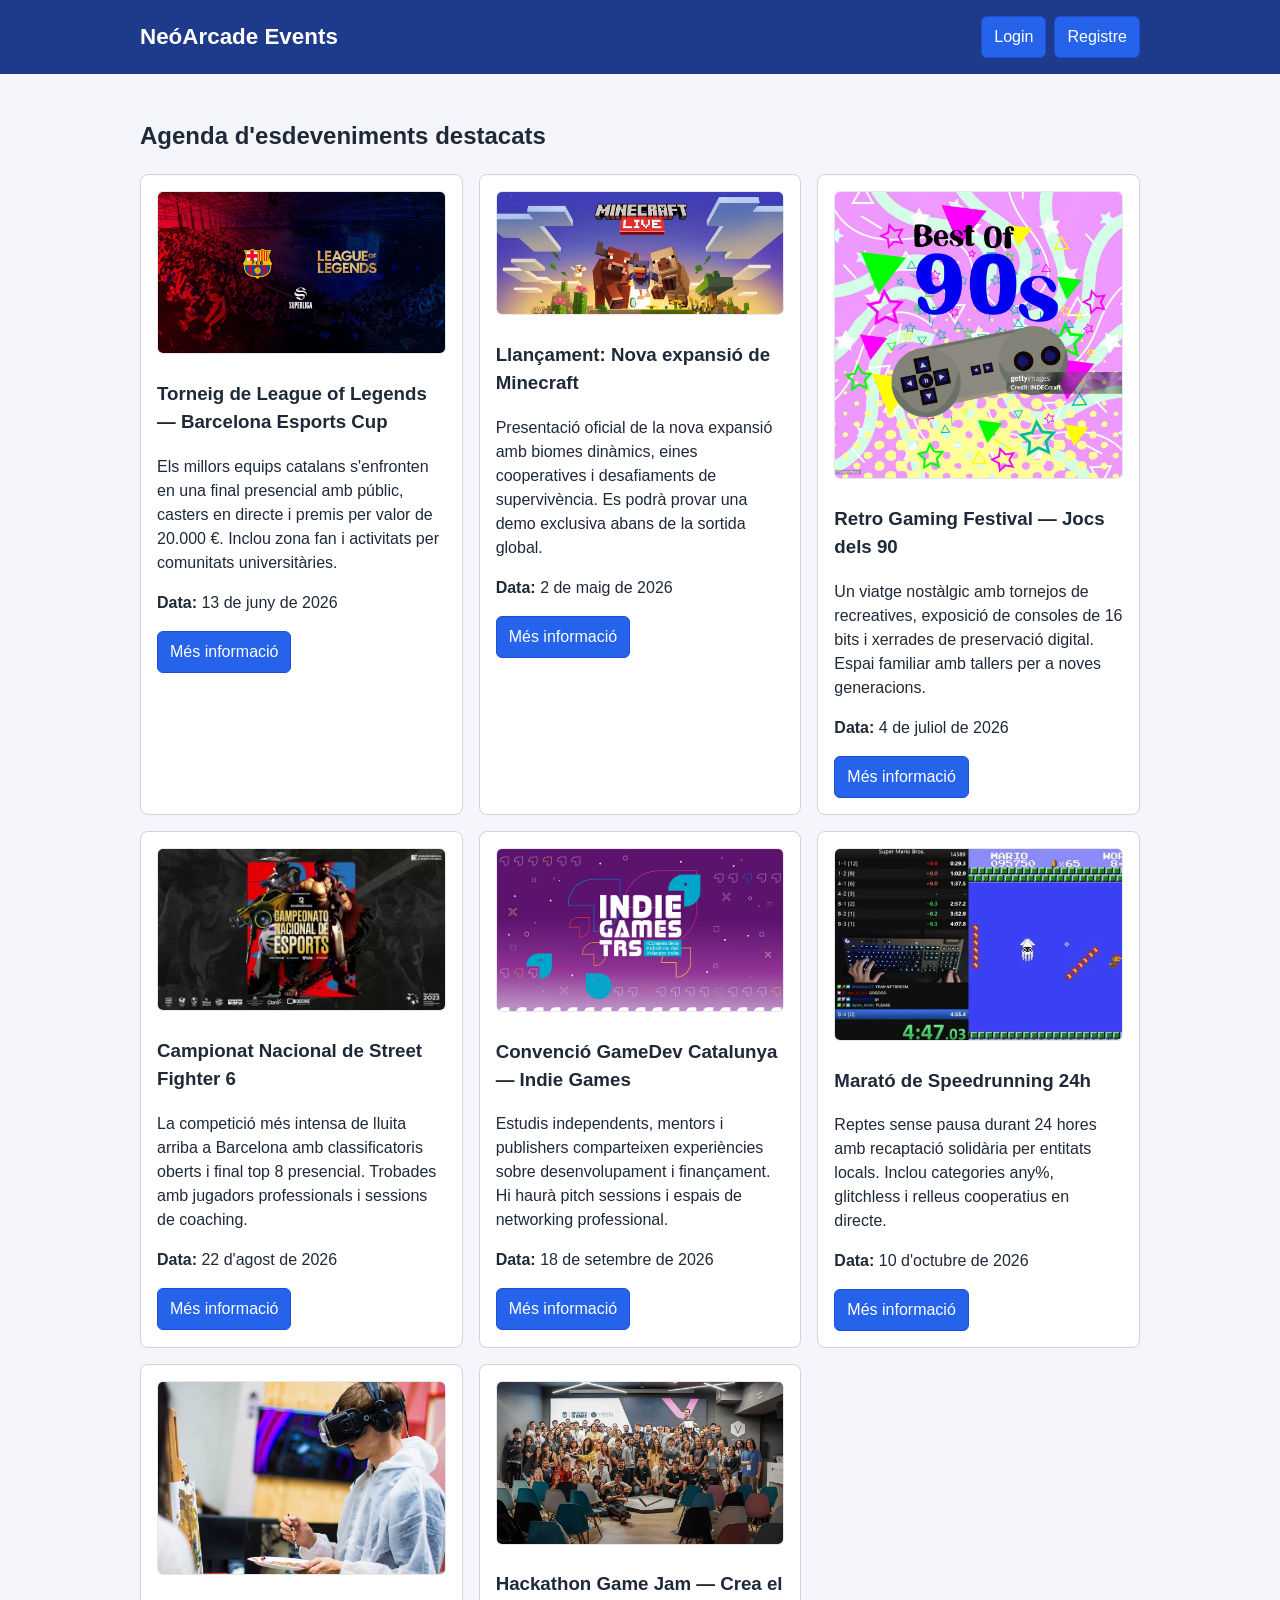
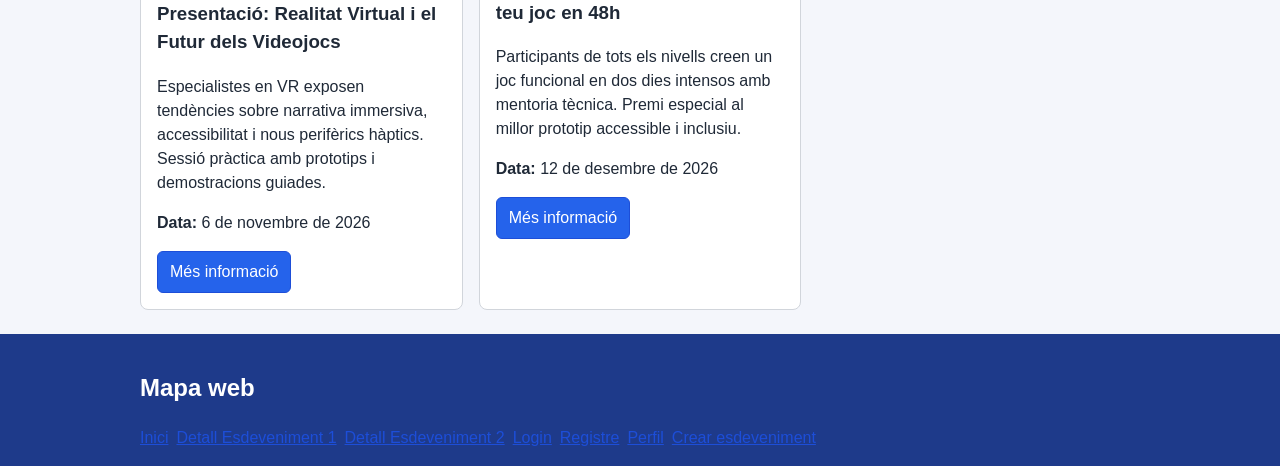
==== index.html @ ce57703a "primer commite" ====
<!DOCTYPE html>
<html lang="ca">
  <head>
    <meta charset="UTF-8" />
    <meta name="viewport" content="width=device-width, initial-scale=1.0" />
    <title>NeóArcade Events | Plataforma d'esdeveniments de videojocs</title>
    <link rel="stylesheet" href="css/styles.css" />
  </head>
  <body>
    <a href="#main-content" class="skip-link">Salta al contingut principal</a>
    <header class="site-header" aria-label="Capçalera principal">
      <div class="header-content">
        <h1 class="brand-title">NeóArcade Events</h1>
        <nav class="top-nav" aria-label="Navegació d'usuari">
          <a class="button" href="login.html">Login</a>
          <a class="button" href="register.html">Registre</a>
        </nav>
      </div>
    </header>

    <main id="main-content" class="main-content" aria-label="Llistat d'esdeveniments">
      <section aria-labelledby="events-heading">
        <h2 id="events-heading">Agenda d'esdeveniments destacats</h2>
        <div class="card-grid">
          <article class="card">
            <img src="Imagenes/TorneoLOL.jpg" alt="Equip competint en una arena de League of Legends amb llums de neó blaves" />
            <h3>Torneig de League of Legends — Barcelona Esports Cup</h3>
            <p>Els millors equips catalans s'enfronten en una final presencial amb públic, casters en directe i premis per valor de 20.000 €. Inclou zona fan i activitats per comunitats universitàries.</p>
            <p><strong>Data:</strong> <time datetime="2026-06-13">13 de juny de 2026</time></p>
            <a class="button" href="event-detail-1.html">Més informació</a>
          </article>

          <article class="card">
            <img src="Imagenes/Minecraft-Live-1.jpg" alt="Escenari inspirat en Minecraft amb blocs lluminosos i personatges explorant" />
            <h3>Llançament: Nova expansió de Minecraft</h3>
            <p>Presentació oficial de la nova expansió amb biomes dinàmics, eines cooperatives i desafiaments de supervivència. Es podrà provar una demo exclusiva abans de la sortida global.</p>
            <p><strong>Data:</strong> <time datetime="2026-05-02">2 de maig de 2026</time></p>
            <a class="button" href="event-detail-2.html">Més informació</a>
          </article>

          <article class="card">
            <img src="Imagenes/Retro90.jpg" alt="Consoles clàssiques dels anys 90 en una taula d'exhibició retro" />
            <h3>Retro Gaming Festival — Jocs dels 90</h3>
            <p>Un viatge nostàlgic amb tornejos de recreatives, exposició de consoles de 16 bits i xerrades de preservació digital. Espai familiar amb tallers per a noves generacions.</p>
            <p><strong>Data:</strong> <time datetime="2026-07-04">4 de juliol de 2026</time></p>
            <a class="button" href="#" aria-label="Més informació properament per Retro Gaming Festival">Més informació</a>
          </article>

          <article class="card">
            <img src="Imagenes/CampeonatoSF.jpg" alt="Competidor jugant Street Fighter 6 en un escenari d'eSports" />
            <h3>Campionat Nacional de Street Fighter 6</h3>
            <p>La competició més intensa de lluita arriba a Barcelona amb classificatoris oberts i final top 8 presencial. Trobades amb jugadors professionals i sessions de coaching.</p>
            <p><strong>Data:</strong> <time datetime="2026-08-22">22 d'agost de 2026</time></p>
            <a class="button" href="#" aria-label="Més informació properament per Street Fighter 6">Més informació</a>
          </article>

          <article class="card">
            <img src="Imagenes/IndieGames.jpg" alt="Conferenciants presentant un videojoc indie en una convenció" />
            <h3>Convenció GameDev Catalunya — Indie Games</h3>
            <p>Estudis independents, mentors i publishers comparteixen experiències sobre desenvolupament i finançament. Hi haurà pitch sessions i espais de networking professional.</p>
            <p><strong>Data:</strong> <time datetime="2026-09-18">18 de setembre de 2026</time></p>
            <a class="button" href="#" aria-label="Més informació properament per GameDev Catalunya">Més informació</a>
          </article>

          <article class="card">
            <img src="Imagenes/SpeedRun.webp" alt="Speedrunners competint contra cronòmetres en una marató solidària" />
            <h3>Marató de Speedrunning 24h</h3>
            <p>Reptes sense pausa durant 24 hores amb recaptació solidària per entitats locals. Inclou categories any%, glitchless i relleus cooperatius en directe.</p>
            <p><strong>Data:</strong> <time datetime="2026-10-10">10 d'octubre de 2026</time></p>
            <a class="button" href="#" aria-label="Més informació properament per la Marató de Speedrunning">Més informació</a>
          </article>

          <article class="card">
            <img src="Imagenes/RealidadVirtual.jpg" alt="Usuari amb ulleres de realitat virtual en una demostració immersiva" />
            <h3>Presentació: Realitat Virtual i el Futur dels Videojocs</h3>
            <p>Especialistes en VR exposen tendències sobre narrativa immersiva, accessibilitat i nous perifèrics hàptics. Sessió pràctica amb prototips i demostracions guiades.</p>
            <p><strong>Data:</strong> <time datetime="2026-11-06">6 de novembre de 2026</time></p>
            <a class="button" href="#" aria-label="Més informació properament per Realitat Virtual">Més informació</a>
          </article>

          <article class="card">
            <img src="Imagenes/Hack.webp" alt="Equip de desenvolupament col·laborant en un hackathon de videojocs" />
            <h3>Hackathon Game Jam — Crea el teu joc en 48h</h3>
            <p>Participants de tots els nivells creen un joc funcional en dos dies intensos amb mentoria tècnica. Premi especial al millor prototip accessible i inclusiu.</p>
            <p><strong>Data:</strong> <time datetime="2026-12-12">12 de desembre de 2026</time></p>
            <a class="button" href="#" aria-label="Més informació properament per la Game Jam">Més informació</a>
          </article>
        </div>
      </section>
    </main>

    <footer class="site-footer" aria-label="Peu de pàgina">
      <div class="footer-content">
        <h2>Mapa web</h2>
        <nav class="sitemap" aria-label="Sitemap">
          <a href="index.html">Inici</a>
          <a href="event-detail-1.html">Detall Esdeveniment 1</a>
          <a href="event-detail-2.html">Detall Esdeveniment 2</a>
          <a href="login.html">Login</a>
          <a href="register.html">Registre</a>
          <a href="profile.html">Perfil</a>
          <a href="create-event.html">Crear esdeveniment</a>
        </nav>
      </div>
    </footer>

  </body>
</html>
---- css/styles.css ----
* {
  box-sizing: border-box;
}

body {
  margin: 0;
  font-family: Arial, Helvetica, sans-serif;
  background-color: #f4f6fb;
  color: #1f2937;
  line-height: 1.5;
}

a {
  color: #1d4ed8;
}

.skip-link {
  position: absolute;
  left: -9999px;
}

.skip-link:focus {
  left: 12px;
  top: 12px;
  background: #111827;
  color: #ffffff;
  padding: 8px 12px;
}

.site-header,
.site-footer {
  background-color: #1e3a8a;
  color: #ffffff;
  padding: 16px;
}

.header-content,
.footer-content,
.main-content {
  width: 90%;
  max-width: 1000px;
  margin: 0 auto;
}

.brand-title {
  margin: 0;
  font-size: 1.4rem;
}

.top-nav,
.sitemap {
  margin-top: 10px;
  display: flex;
  flex-wrap: wrap;
  gap: 8px;
}

.button,
button {
  display: inline-block;
  background-color: #2563eb;
  color: #ffffff;
  border: 1px solid #1d4ed8;
  border-radius: 6px;
  padding: 8px 12px;
  text-decoration: none;
  cursor: pointer;
}

.button:hover,
button:hover {
  background-color: #1d4ed8;
}

main {
  padding: 24px 0;
}

.card-grid {
  display: grid;
  grid-template-columns: 1fr;
  gap: 16px;
}

.card,
.detail-content,
.detail-media,
.form-section {
  background-color: #ffffff;
  border: 1px solid #d1d5db;
  border-radius: 8px;
  padding: 16px;
}

.card img,
.detail-media img {
  width: 100%;
  border-radius: 6px;
  border: 1px solid #e5e7eb;
}

.event-detail-layout {
  display: grid;
  grid-template-columns: 1fr;
  gap: 16px;
}

form {
  display: grid;
  gap: 14px;
}

fieldset {
  border: 1px solid #d1d5db;
  border-radius: 8px;
  padding: 12px;
}

label {
  display: block;
  font-weight: bold;
}

input,
select,
textarea {
  width: 100%;
  margin-top: 6px;
  padding: 8px;
  border: 1px solid #cbd5e1;
  border-radius: 6px;
  font-family: inherit;
}

.helper-text {
  color: #4b5563;
  font-size: 0.92rem;
  margin: 6px 0 0;
}

.form-actions {
  display: flex;
  flex-wrap: wrap;
  gap: 8px;
}

.alert {
  background-color: #fee2e2;
  border: 1px solid #fca5a5;
  color: #7f1d1d;
  border-radius: 6px;
  padding: 10px;
}

@media (min-width: 700px) {
  .header-content {
    display: flex;
    justify-content: space-between;
    align-items: center;
  }

  .top-nav {
    margin-top: 0;
  }

  .card-grid {
    grid-template-columns: repeat(2, 1fr);
  }

  .event-detail-layout {
    grid-template-columns: 1fr 1fr;
  }
}

@media (min-width: 1000px) {
  .card-grid {
    grid-template-columns: repeat(3, 1fr);
  }
}
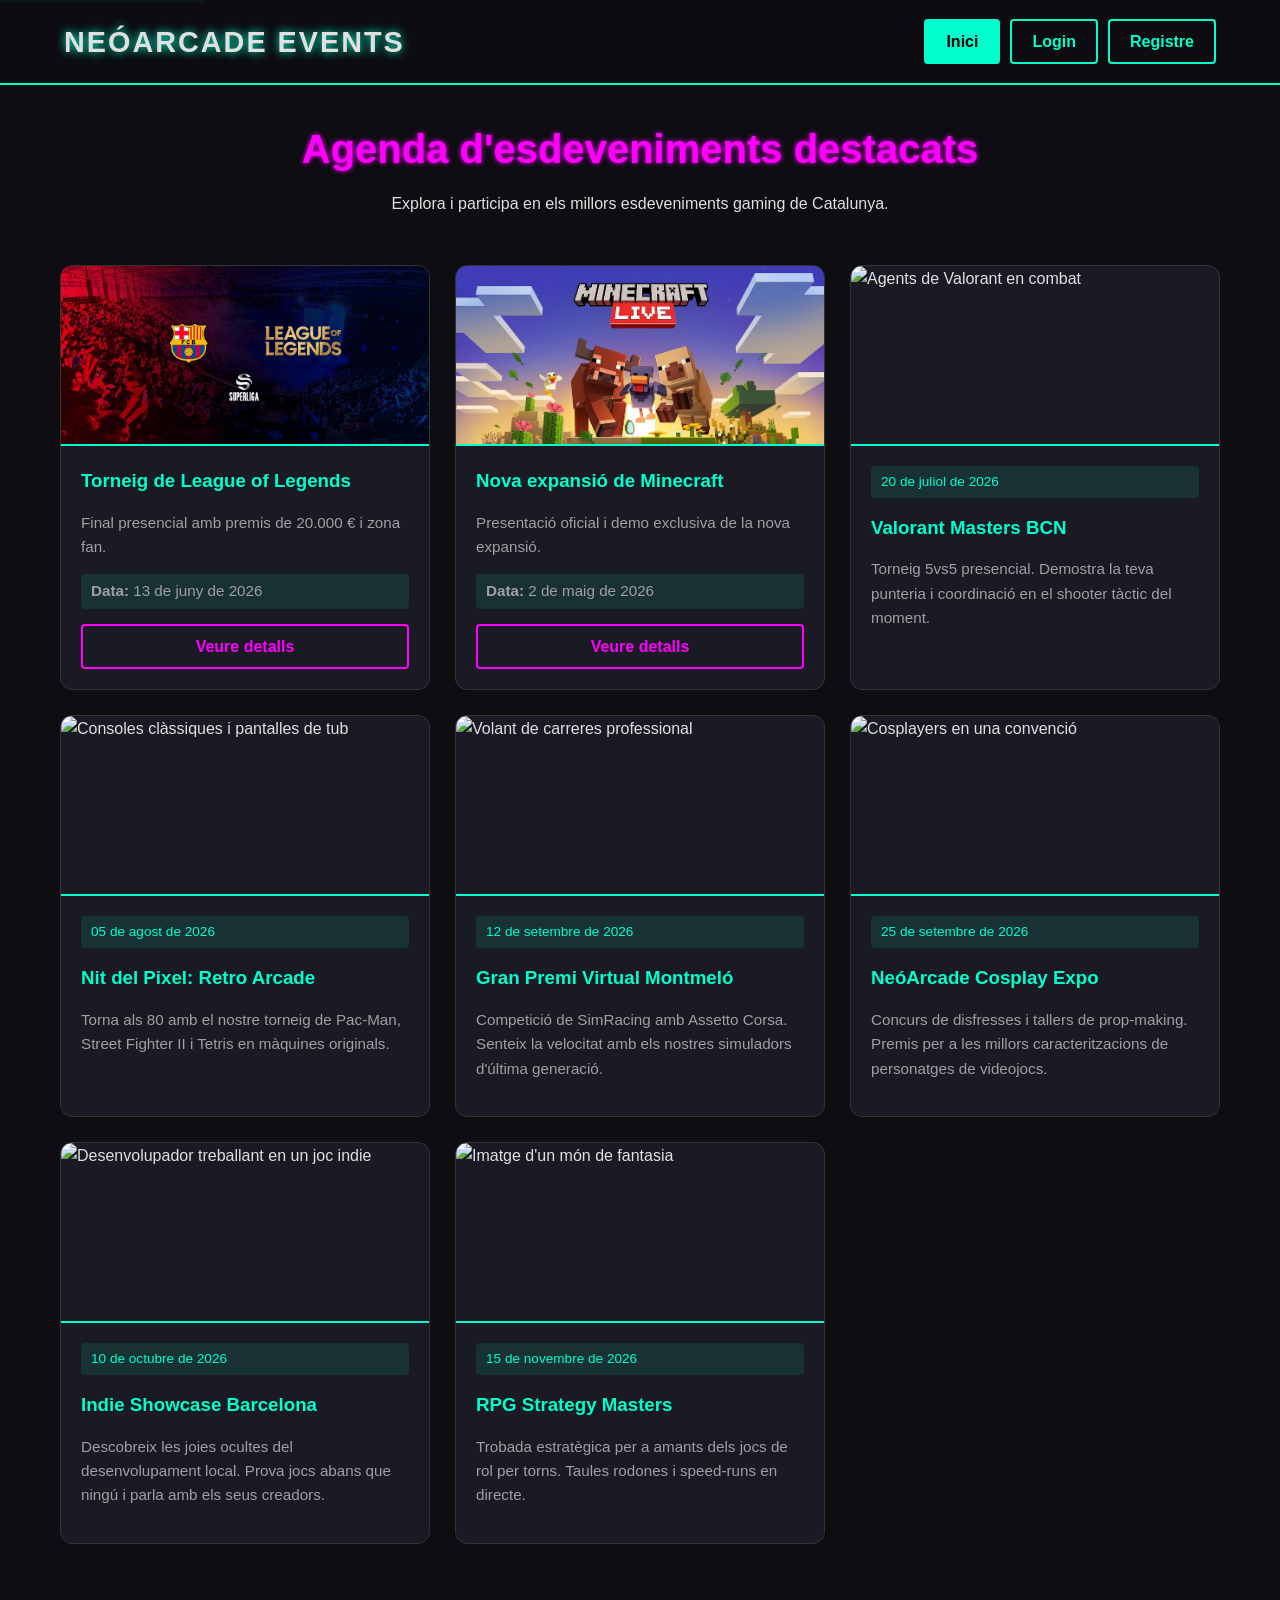
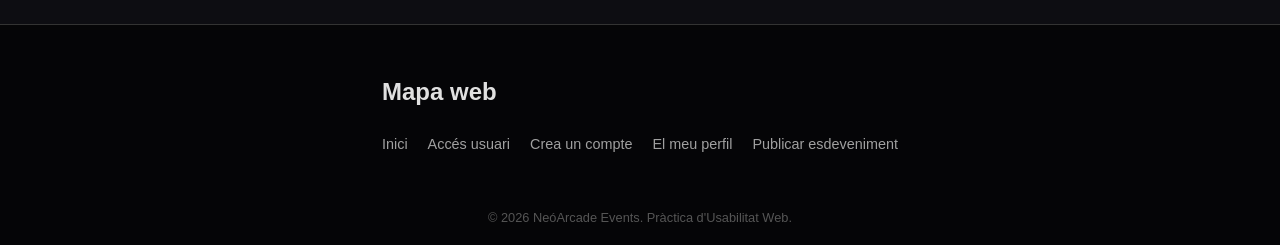
==== commit 54bbb786: "Commit practicaa terminada" ====
--- a/index.html
+++ b/index.html
@@ -8,101 +8,130 @@
   </head>
   <body>
     <a href="#main-content" class="skip-link">Salta al contingut principal</a>
+
     <header class="site-header" aria-label="Capçalera principal">
       <div class="header-content">
-        <h1 class="brand-title">NeóArcade Events</h1>
-        <nav class="top-nav" aria-label="Navegació d'usuari">
-          <a class="button" href="login.html">Login</a>
-          <a class="button" href="register.html">Registre</a>
+        <h1 class="brand-title"><a href="index.html" style="text-decoration: none; color: inherit;">NeóArcade Events</a></h1>
+        
+        <nav class="top-nav" aria-label="Navegació principal">
+          <ul class="nav-list" style="list-style: none; display: flex; gap: 10px;">
+            <li><a class="button active" href="index.html" aria-current="page">Inici</a></li>
+            <li><a class="button" href="login.html">Login</a></li>
+            <li><a class="button" href="register.html">Registre</a></li>
+          </ul>
         </nav>
       </div>
     </header>
 
-    <main id="main-content" class="main-content" aria-label="Llistat d'esdeveniments">
+    <main id="main-content" class="main-content">
       <section aria-labelledby="events-heading">
-        <h2 id="events-heading">Agenda d'esdeveniments destacats</h2>
+        <header class="section-header">
+          <h2 id="events-heading">Agenda d'esdeveniments destacats</h2>
+          <p>Explora i participa en els millors esdeveniments gaming de Catalunya.</p>
+        </header>
+
         <div class="card-grid">
           <article class="card">
             <img src="Imagenes/TorneoLOL.jpg" alt="Equip competint en una arena de League of Legends amb llums de neó blaves" />
-            <h3>Torneig de League of Legends — Barcelona Esports Cup</h3>
-            <p>Els millors equips catalans s'enfronten en una final presencial amb públic, casters en directe i premis per valor de 20.000 €. Inclou zona fan i activitats per comunitats universitàries.</p>
-            <p><strong>Data:</strong> <time datetime="2026-06-13">13 de juny de 2026</time></p>
-            <a class="button" href="event-detail-1.html">Més informació</a>
+            <div class="card-body">
+              <h3>Torneig de League of Legends</h3>
+              <p>Final presencial amb premis de 20.000 € i zona fan.</p>
+              <p class="event-date"><strong>Data:</strong> <time datetime="2026-06-13">13 de juny de 2026</time></p>
+              <a class="button btn-more" href="event-detail-1.html">Veure detalls</a>
+            </div>
           </article>
 
           <article class="card">
-            <img src="Imagenes/Minecraft-Live-1.jpg" alt="Escenari inspirat en Minecraft amb blocs lluminosos i personatges explorant" />
-            <h3>Llançament: Nova expansió de Minecraft</h3>
-            <p>Presentació oficial de la nova expansió amb biomes dinàmics, eines cooperatives i desafiaments de supervivència. Es podrà provar una demo exclusiva abans de la sortida global.</p>
-            <p><strong>Data:</strong> <time datetime="2026-05-02">2 de maig de 2026</time></p>
-            <a class="button" href="event-detail-2.html">Més informació</a>
+            <img src="Imagenes/Minecraft-Live-1.jpg" alt="Escenari inspirat en Minecraft amb blocs lluminosos" />
+            <div class="card-body">
+              <h3>Nova expansió de Minecraft</h3>
+              <p>Presentació oficial i demo exclusiva de la nova expansió.</p>
+              <p class="event-date"><strong>Data:</strong> <time datetime="2026-05-02">2 de maig de 2026</time></p>
+              <a class="button btn-more" href="event-detail-2.html">Veure detalls</a>
+            </div>
           </article>
+          <article class="card">
+    <img src="" alt="Agents de Valorant en combat">
+    <div class="card-body">
+        <span class="event-date">20 de juliol de 2026</span>
+        <h3>Valorant Masters BCN</h3>
+        <p>Torneig 5vs5 presencial. Demostra la teva punteria i coordinació en el shooter tàctic del moment.</p>
+        
+    </div>
+</article>
 
-          <article class="card">
-            <img src="Imagenes/Retro90.jpg" alt="Consoles clàssiques dels anys 90 en una taula d'exhibició retro" />
-            <h3>Retro Gaming Festival — Jocs dels 90</h3>
-            <p>Un viatge nostàlgic amb tornejos de recreatives, exposició de consoles de 16 bits i xerrades de preservació digital. Espai familiar amb tallers per a noves generacions.</p>
-            <p><strong>Data:</strong> <time datetime="2026-07-04">4 de juliol de 2026</time></p>
-            <a class="button" href="#" aria-label="Més informació properament per Retro Gaming Festival">Més informació</a>
-          </article>
+<article class="card">
+    <img src="" alt="Consoles clàssiques i pantalles de tub">
+    <div class="card-body">
+        <span class="event-date">05 de agost de 2026</span>
+        <h3>Nit del Pixel: Retro Arcade</h3>
+        <p>Torna als 80 amb el nostre torneig de Pac-Man, Street Fighter II i Tetris en màquines originals.</p>
+       
+    </div>
+</article>
 
-          <article class="card">
-            <img src="Imagenes/CampeonatoSF.jpg" alt="Competidor jugant Street Fighter 6 en un escenari d'eSports" />
-            <h3>Campionat Nacional de Street Fighter 6</h3>
-            <p>La competició més intensa de lluita arriba a Barcelona amb classificatoris oberts i final top 8 presencial. Trobades amb jugadors professionals i sessions de coaching.</p>
-            <p><strong>Data:</strong> <time datetime="2026-08-22">22 d'agost de 2026</time></p>
-            <a class="button" href="#" aria-label="Més informació properament per Street Fighter 6">Més informació</a>
-          </article>
+<article class="card">
+    <img src="" alt="Volant de carreres professional">
+    <div class="card-body">
+        <span class="event-date">12 de setembre de 2026</span>
+        <h3>Gran Premi Virtual Montmeló</h3>
+        <p>Competició de SimRacing amb Assetto Corsa. Senteix la velocitat amb els nostres simuladors d'última generació.</p>
+       
+    </div>
+</article>
 
-          <article class="card">
-            <img src="Imagenes/IndieGames.jpg" alt="Conferenciants presentant un videojoc indie en una convenció" />
-            <h3>Convenció GameDev Catalunya — Indie Games</h3>
-            <p>Estudis independents, mentors i publishers comparteixen experiències sobre desenvolupament i finançament. Hi haurà pitch sessions i espais de networking professional.</p>
-            <p><strong>Data:</strong> <time datetime="2026-09-18">18 de setembre de 2026</time></p>
-            <a class="button" href="#" aria-label="Més informació properament per GameDev Catalunya">Més informació</a>
-          </article>
+<article class="card">
+    <img src="" alt="Cosplayers en una convenció">
+    <div class="card-body">
+        <span class="event-date">25 de setembre de 2026</span>
+        <h3>NeóArcade Cosplay Expo</h3>
+        <p>Concurs de disfresses i tallers de prop-making. Premis per a les millors caracteritzacions de personatges de videojocs.</p>
+        
+    </div>
+</article>
 
-          <article class="card">
-            <img src="Imagenes/SpeedRun.webp" alt="Speedrunners competint contra cronòmetres en una marató solidària" />
-            <h3>Marató de Speedrunning 24h</h3>
-            <p>Reptes sense pausa durant 24 hores amb recaptació solidària per entitats locals. Inclou categories any%, glitchless i relleus cooperatius en directe.</p>
-            <p><strong>Data:</strong> <time datetime="2026-10-10">10 d'octubre de 2026</time></p>
-            <a class="button" href="#" aria-label="Més informació properament per la Marató de Speedrunning">Més informació</a>
-          </article>
+<article class="card">
+    <img src="" alt="Desenvolupador treballant en un joc indie">
+    <div class="card-body">
+        <span class="event-date">10 de octubre de 2026</span>
+        <h3>Indie Showcase Barcelona</h3>
+        <p>Descobreix les joies ocultes del desenvolupament local. Prova jocs abans que ningú i parla amb els seus creadors.</p>
+      
+    </div>
+</article>
 
-          <article class="card">
-            <img src="Imagenes/RealidadVirtual.jpg" alt="Usuari amb ulleres de realitat virtual en una demostració immersiva" />
-            <h3>Presentació: Realitat Virtual i el Futur dels Videojocs</h3>
-            <p>Especialistes en VR exposen tendències sobre narrativa immersiva, accessibilitat i nous perifèrics hàptics. Sessió pràctica amb prototips i demostracions guiades.</p>
-            <p><strong>Data:</strong> <time datetime="2026-11-06">6 de novembre de 2026</time></p>
-            <a class="button" href="#" aria-label="Més informació properament per Realitat Virtual">Més informació</a>
-          </article>
+<article class="card">
+    <img src="" alt="Imatge d'un món de fantasia">
+    <div class="card-body">
+        <span class="event-date">15 de novembre de 2026</span>
+        <h3>RPG Strategy Masters</h3>
+        <p>Trobada estratègica per a amants dels jocs de rol per torns. Taules rodones i speed-runs en directe.</p>
+        
+    </div>
+</article>
 
-          <article class="card">
-            <img src="Imagenes/Hack.webp" alt="Equip de desenvolupament col·laborant en un hackathon de videojocs" />
-            <h3>Hackathon Game Jam — Crea el teu joc en 48h</h3>
-            <p>Participants de tots els nivells creen un joc funcional en dos dies intensos amb mentoria tècnica. Premi especial al millor prototip accessible i inclusiu.</p>
-            <p><strong>Data:</strong> <time datetime="2026-12-12">12 de desembre de 2026</time></p>
-            <a class="button" href="#" aria-label="Més informació properament per la Game Jam">Més informació</a>
-          </article>
-        </div>
+          </div>
       </section>
     </main>
 
     <footer class="site-footer" aria-label="Peu de pàgina">
       <div class="footer-content">
-        <h2>Mapa web</h2>
-        <nav class="sitemap" aria-label="Sitemap">
-          <a href="index.html">Inici</a>
-          <a href="event-detail-1.html">Detall Esdeveniment 1</a>
-          <a href="event-detail-2.html">Detall Esdeveniment 2</a>
-          <a href="login.html">Login</a>
-          <a href="register.html">Registre</a>
-          <a href="profile.html">Perfil</a>
-          <a href="create-event.html">Crear esdeveniment</a>
-        </nav>
+        <div class="footer-section">
+          <h2>Mapa web</h2>
+          <nav class="sitemap" aria-label="Enllaços del lloc">
+            <ul>
+              <li><a href="index.html">Inici</a></li>
+              <li><a href="login.html">Accés usuari</a></li>
+              <li><a href="register.html">Crea un compte</a></li>
+              <li><a href="profile.html">El meu perfil</a></li>
+              <li><a href="create-event.html">Publicar esdeveniment</a></li>
+            </ul>
+          </nav>
+        </div>
+        <div class="footer-info">
+          <p>&copy; 2026 NeóArcade Events. Pràctica d'Usabilitat Web.</p>
+        </div>
       </div>
     </footer>
-
   </body>
 </html>
--- a/css/styles.css
+++ b/css/styles.css
@@ -1,179 +1,245 @@
+
+
+:root {
+    --primary-neon: #00ffcc; 
+    --secondary-neon: #ff00ff; 
+    --bg-dark: #0d0d12;
+    --card-bg: #1a1a24;
+    --text-light: #e0e0e0;
+    --text-muted: #a0a0a0;
+    --error-red: #ff4d4d;
+    --transition: all 0.3s ease;
+}
+
 * {
-  box-sizing: border-box;
+    margin: 0;
+    padding: 0;
+    box-sizing: border-box;
 }
 
 body {
-  margin: 0;
-  font-family: Arial, Helvetica, sans-serif;
-  background-color: #f4f6fb;
-  color: #1f2937;
-  line-height: 1.5;
-}
-
-a {
-  color: #1d4ed8;
-}
+    font-family: 'Segoe UI', Roboto, Helvetica, Arial, sans-serif;
+    background-color: var(--bg-dark);
+    color: var(--text-light);
+    line-height: 1.6;
+}
+
 
 .skip-link {
-  position: absolute;
-  left: -9999px;
+    position: absolute;
+    top: -40px;
+    left: 0;
+    background: var(--primary-neon);
+    color: black;
+    padding: 8px;
+    z-index: 100;
+    transition: top 0.3s;
 }
 
 .skip-link:focus {
-  left: 12px;
-  top: 12px;
-  background: #111827;
-  color: #ffffff;
-  padding: 8px 12px;
-}
-
-.site-header,
-.site-footer {
-  background-color: #1e3a8a;
-  color: #ffffff;
-  padding: 16px;
-}
-
-.header-content,
-.footer-content,
-.main-content {
-  width: 90%;
-  max-width: 1000px;
-  margin: 0 auto;
-}
-
-.brand-title {
-  margin: 0;
-  font-size: 1.4rem;
-}
-
-.top-nav,
-.sitemap {
-  margin-top: 10px;
-  display: flex;
-  flex-wrap: wrap;
-  gap: 8px;
-}
-
-.button,
-button {
-  display: inline-block;
-  background-color: #2563eb;
-  color: #ffffff;
-  border: 1px solid #1d4ed8;
-  border-radius: 6px;
-  padding: 8px 12px;
-  text-decoration: none;
-  cursor: pointer;
-}
-
-.button:hover,
-button:hover {
-  background-color: #1d4ed8;
-}
-
-main {
-  padding: 24px 0;
-}
-
-.card-grid {
-  display: grid;
-  grid-template-columns: 1fr;
-  gap: 16px;
-}
-
-.card,
-.detail-content,
-.detail-media,
-.form-section {
-  background-color: #ffffff;
-  border: 1px solid #d1d5db;
-  border-radius: 8px;
-  padding: 16px;
-}
-
-.card img,
-.detail-media img {
-  width: 100%;
-  border-radius: 6px;
-  border: 1px solid #e5e7eb;
-}
-
-.event-detail-layout {
-  display: grid;
-  grid-template-columns: 1fr;
-  gap: 16px;
-}
-
-form {
-  display: grid;
-  gap: 14px;
-}
-
-fieldset {
-  border: 1px solid #d1d5db;
-  border-radius: 8px;
-  padding: 12px;
-}
-
-label {
-  display: block;
-  font-weight: bold;
-}
-
-input,
-select,
-textarea {
-  width: 100%;
-  margin-top: 6px;
-  padding: 8px;
-  border: 1px solid #cbd5e1;
-  border-radius: 6px;
-  font-family: inherit;
-}
-
-.helper-text {
-  color: #4b5563;
-  font-size: 0.92rem;
-  margin: 6px 0 0;
-}
-
-.form-actions {
-  display: flex;
-  flex-wrap: wrap;
-  gap: 8px;
-}
-
-.alert {
-  background-color: #fee2e2;
-  border: 1px solid #fca5a5;
-  color: #7f1d1d;
-  border-radius: 6px;
-  padding: 10px;
-}
-
-@media (min-width: 700px) {
-  .header-content {
+    top: 0;
+}
+
+
+.site-header {
+    background-color: rgba(13, 13, 18, 0.95);
+    border-bottom: 2px solid var(--primary-neon);
+    padding: 1rem 5%;
+    position: sticky;
+    top: 0;
+    z-index: 1000;
+}
+
+.header-content {
     display: flex;
     justify-content: space-between;
     align-items: center;
-  }
-
-  .top-nav {
-    margin-top: 0;
-  }
-
-  .card-grid {
-    grid-template-columns: repeat(2, 1fr);
-  }
-
-  .event-detail-layout {
-    grid-template-columns: 1fr 1fr;
-  }
-}
-
-@media (min-width: 1000px) {
-  .card-grid {
-    grid-template-columns: repeat(3, 1fr);
-  }
-}
+    max-width: 1200px;
+    margin: 0 auto;
+}
+
+.brand-title a {
+    font-size: 1.8rem;
+    text-transform: uppercase;
+    letter-spacing: 2px;
+    color: var(--primary-neon);
+    text-shadow: 0 0 10px var(--primary-neon);
+}
+
+.nav-list {
+    display: flex;
+    gap: 15px;
+    list-style: none;
+}
+
+
+.button {
+    display: inline-block;
+    padding: 8px 20px;
+    text-decoration: none;
+    border-radius: 4px;
+    font-weight: bold;
+    border: 2px solid var(--primary-neon);
+    color: var(--primary-neon);
+    background: transparent;
+    transition: var(--transition);
+}
+
+.button:hover, .button:focus {
+    background: var(--primary-neon);
+    color: #000;
+    box-shadow: 0 0 15px var(--primary-neon);
+    transform: translateY(-2px);
+}
+
+
+.button.active {
+    background: var(--primary-neon);
+    color: #000;
+}
+
+
+.main-content {
+    max-width: 1200px;
+    margin: 2rem auto;
+    padding: 0 20px;
+}
+
+.section-header {
+    text-align: center;
+    margin-bottom: 3rem;
+}
+
+.section-header h2 {
+    font-size: 2.5rem;
+    margin-bottom: 10px;
+    color: var(--secondary-neon);
+    text-shadow: 0 0 5px var(--secondary-neon);
+}
+
+.card-grid {
+    display: grid;
+    grid-template-columns: repeat(auto-fill, minmax(300px, 1fr));
+    gap: 25px;
+}
+
+.card {
+    background: var(--card-bg);
+    border-radius: 12px;
+    overflow: hidden;
+    border: 1px solid #333;
+    transition: var(--transition);
+    display: flex;
+    flex-direction: column;
+}
+
+.card:hover {
+    border-color: var(--primary-neon);
+    transform: scale(1.02);
+}
+
+.card img {
+    width: 100%;
+    height: 180px;
+    object-fit: cover;
+    border-bottom: 2px solid var(--primary-neon);
+}
+
+.card-body {
+    padding: 20px;
+    display: flex;
+    flex-direction: column;
+    flex-grow: 1;
+}
+
+.card h3 {
+    margin-bottom: 15px;
+    color: var(--primary-neon);
+}
+
+.card p {
+    color: var(--text-muted);
+    font-size: 0.95rem;
+    margin-bottom: 15px;
+    flex-grow: 1;
+}
+
+.event-date {
+    background: rgba(0, 255, 204, 0.1);
+    padding: 5px 10px;
+    border-radius: 4px;
+    color: var(--primary-neon);
+    font-size: 0.85rem;
+    margin-bottom: 15px;
+    display: inline-block;
+}
+
+.btn-more {
+    width: 100%;
+    text-align: center;
+    border-color: var(--secondary-neon);
+    color: var(--secondary-neon);
+}
+
+.btn-more:hover {
+    background: var(--secondary-neon);
+    box-shadow: 0 0 15px var(--secondary-neon);
+}
+
+
+.site-footer {
+    background: #050507;
+    margin-top: 5rem;
+    padding: 3rem 5% 1rem;
+    border-top: 1px solid #333;
+}
+
+.footer-content {
+    max-width: 1200px;
+    margin: 0 auto;
+    display: flex;
+    flex-direction: column;
+    align-items: center;
+}
+
+.sitemap ul {
+    list-style: none;
+    display: flex;
+    flex-wrap: wrap;
+    justify-content: center;
+    gap: 20px;
+    margin: 20px 0;
+}
+
+.sitemap a {
+    color: var(--text-muted);
+    text-decoration: none;
+    font-size: 0.9rem;
+    transition: var(--transition);
+}
+
+.sitemap a:hover {
+    color: var(--primary-neon);
+}
+
+.footer-info {
+    margin-top: 2rem;
+    font-size: 0.8rem;
+    color: #555;
+}
+
+
+@media (max-width: 768px) {
+    .header-content {
+        flex-direction: column;
+        gap: 15px;
+    }
+    
+    .section-header h2 {
+        font-size: 1.8rem;
+    }
+    
+    .card-grid {
+        grid-template-columns: 1fr;
+    }
+}
